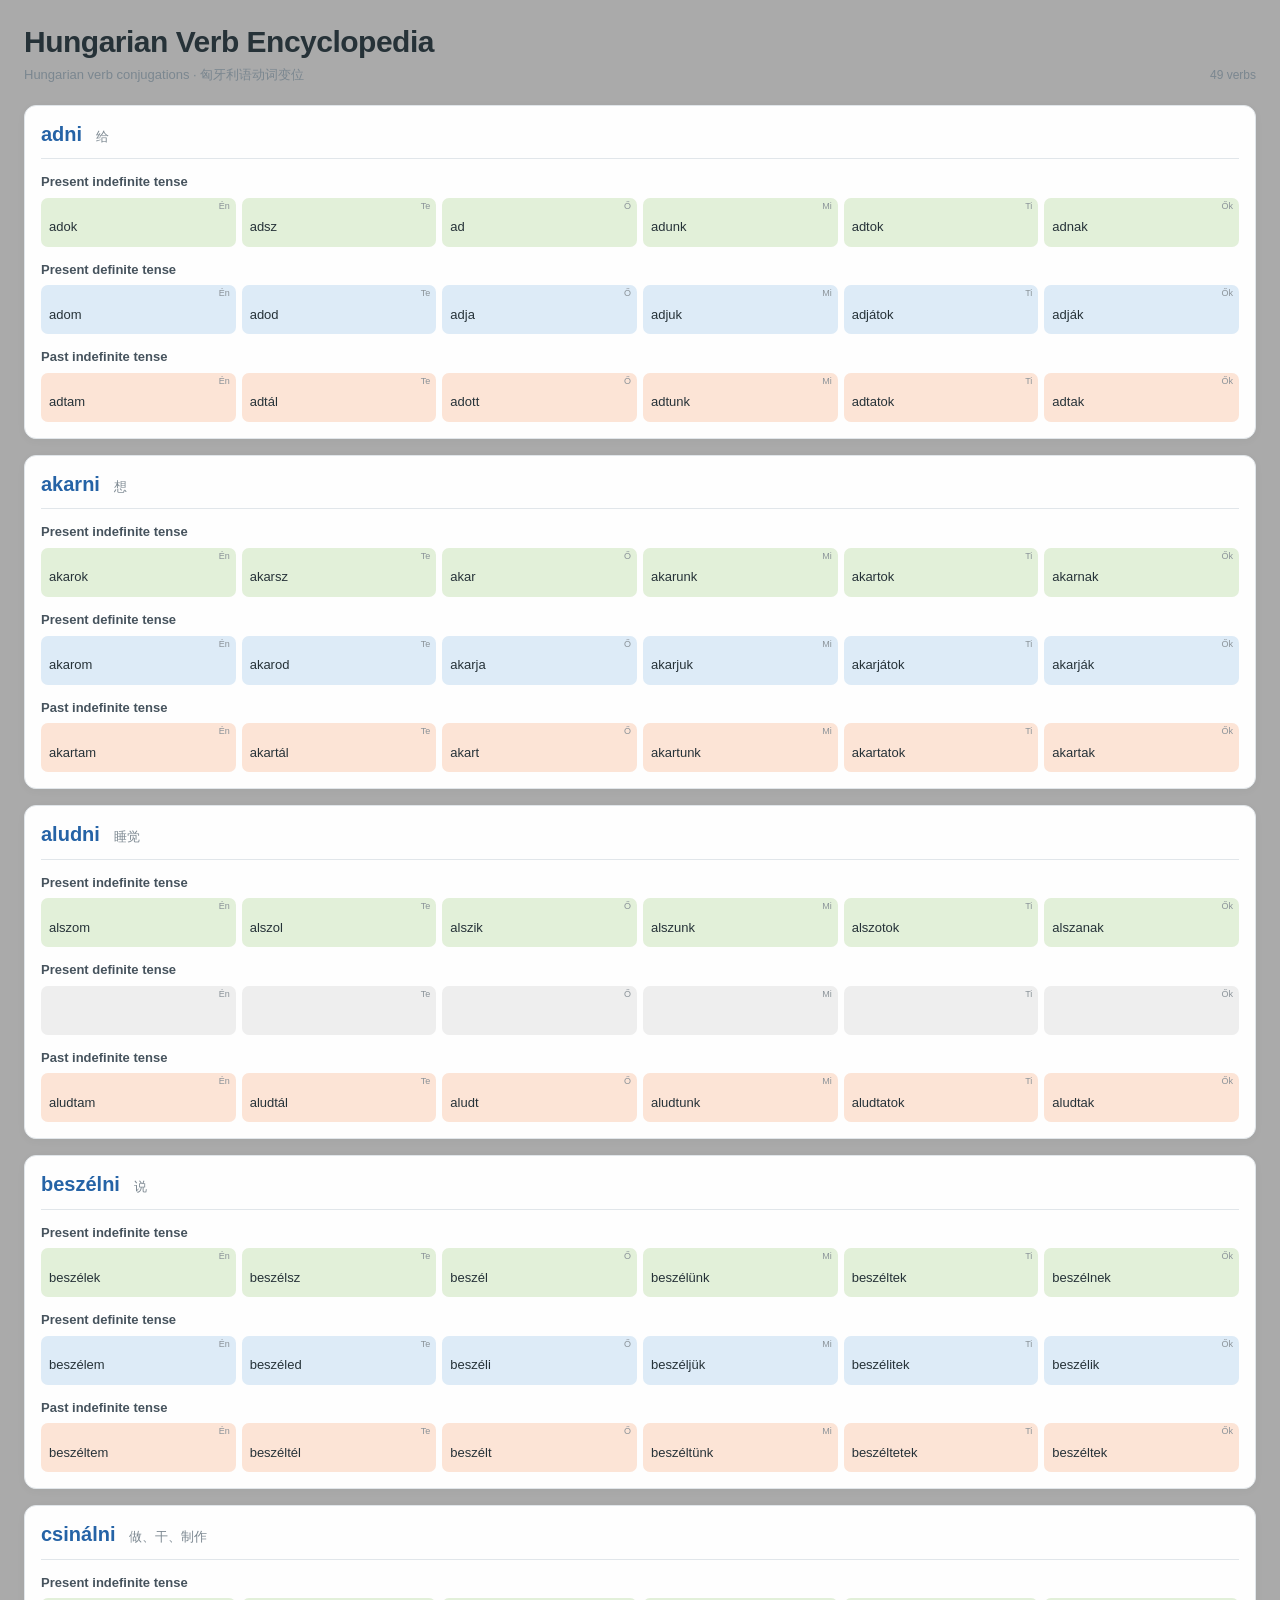
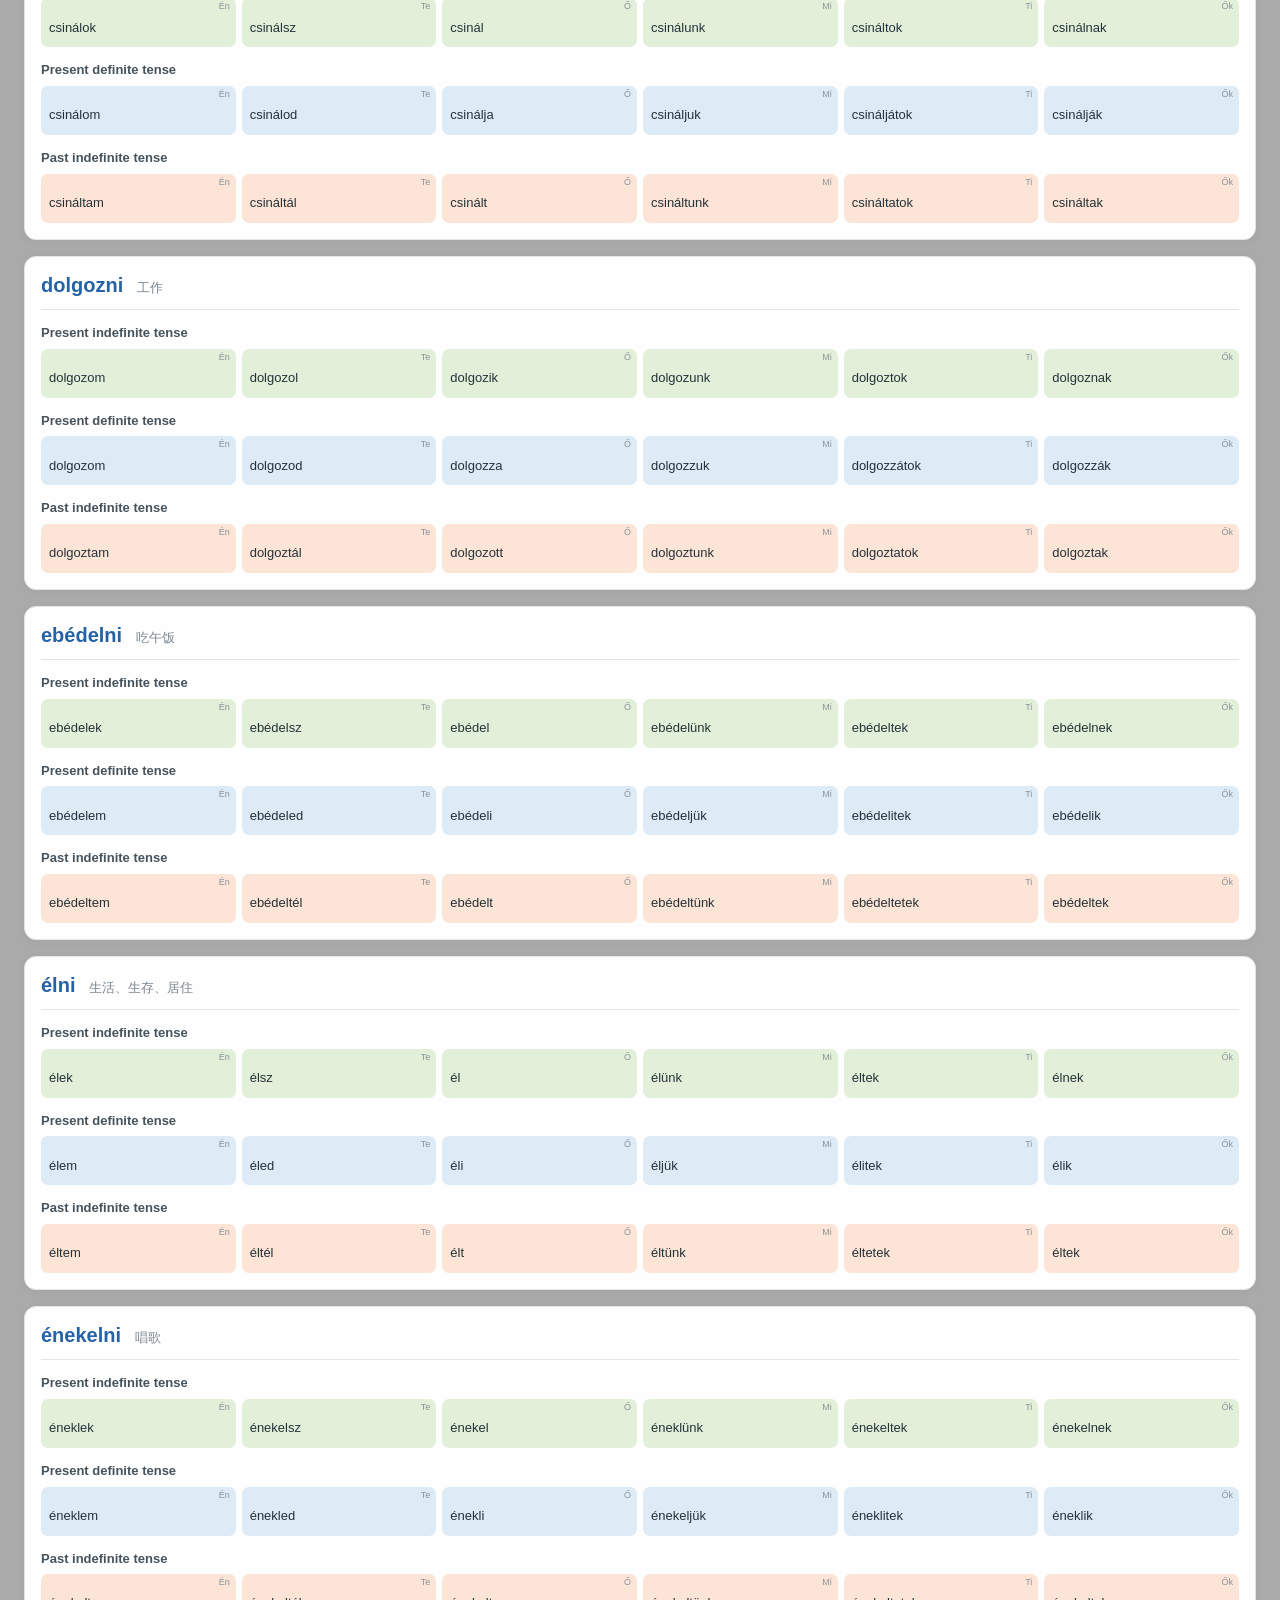
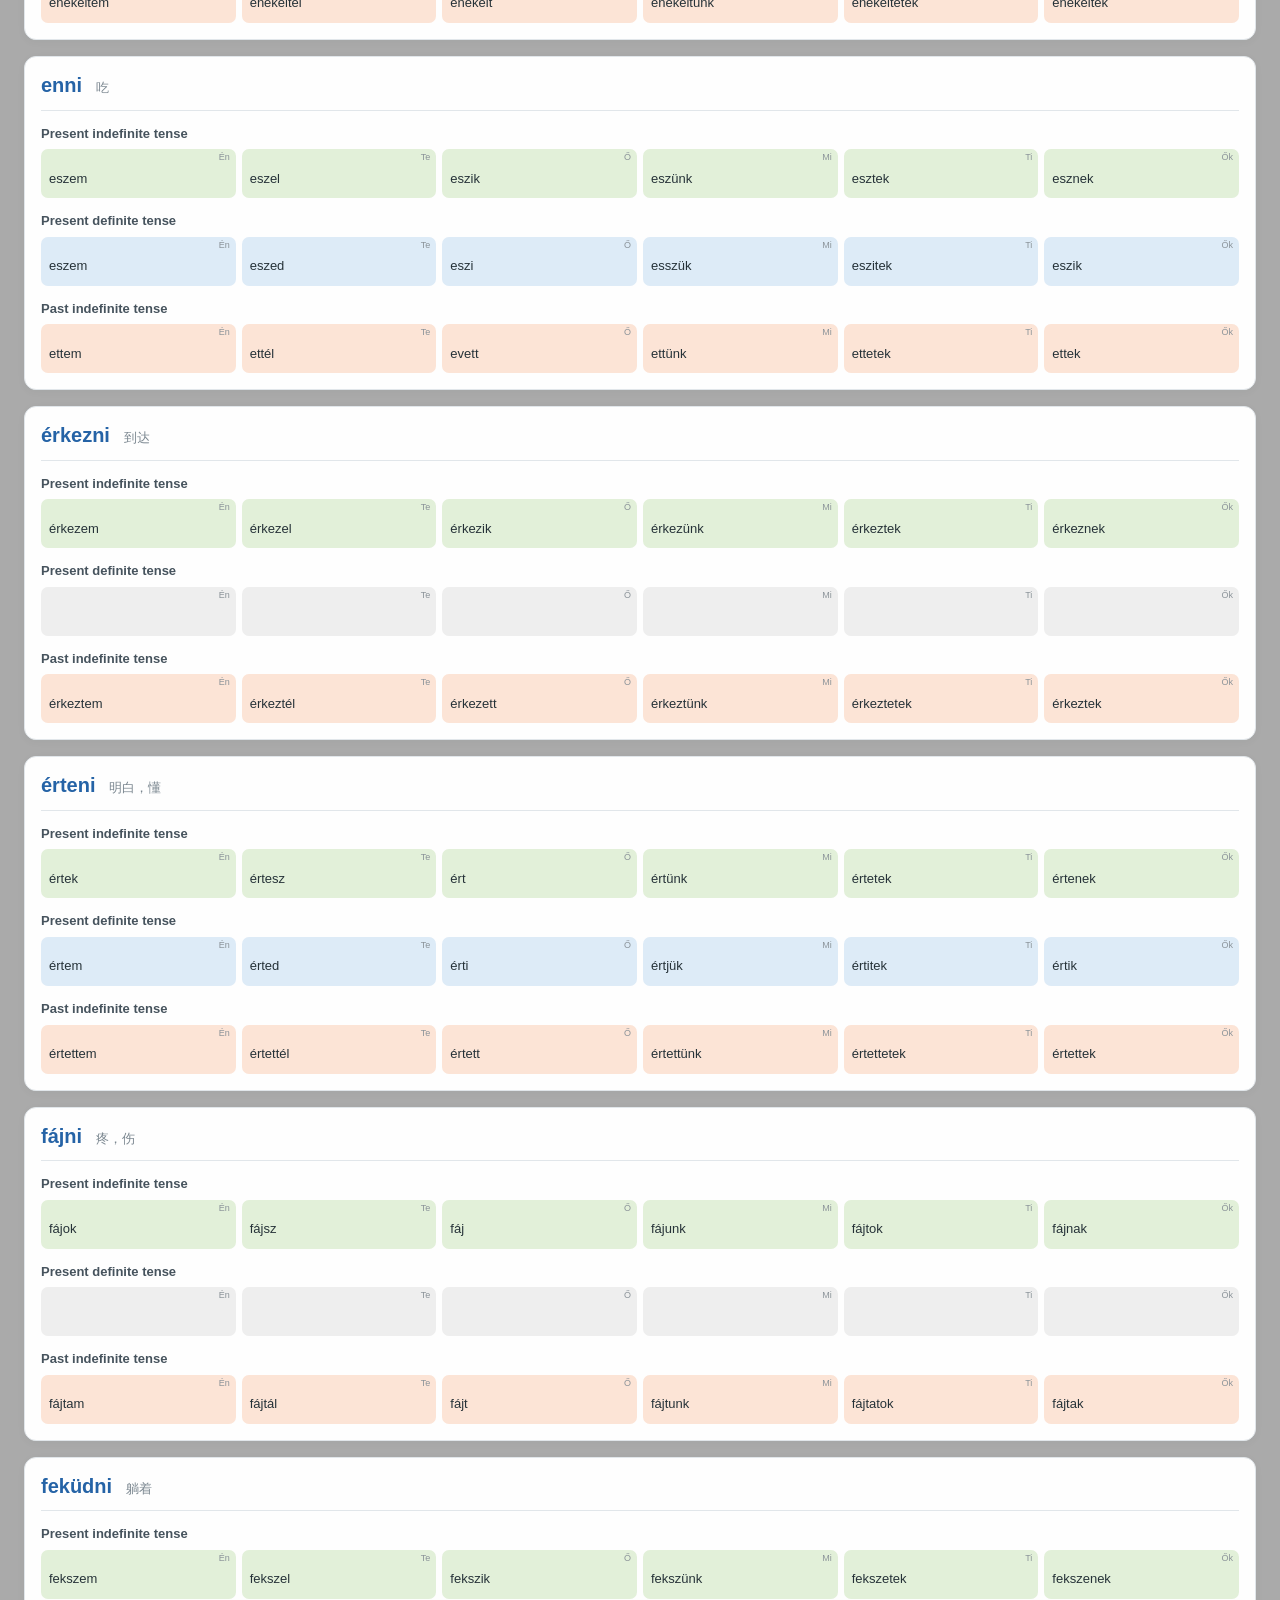
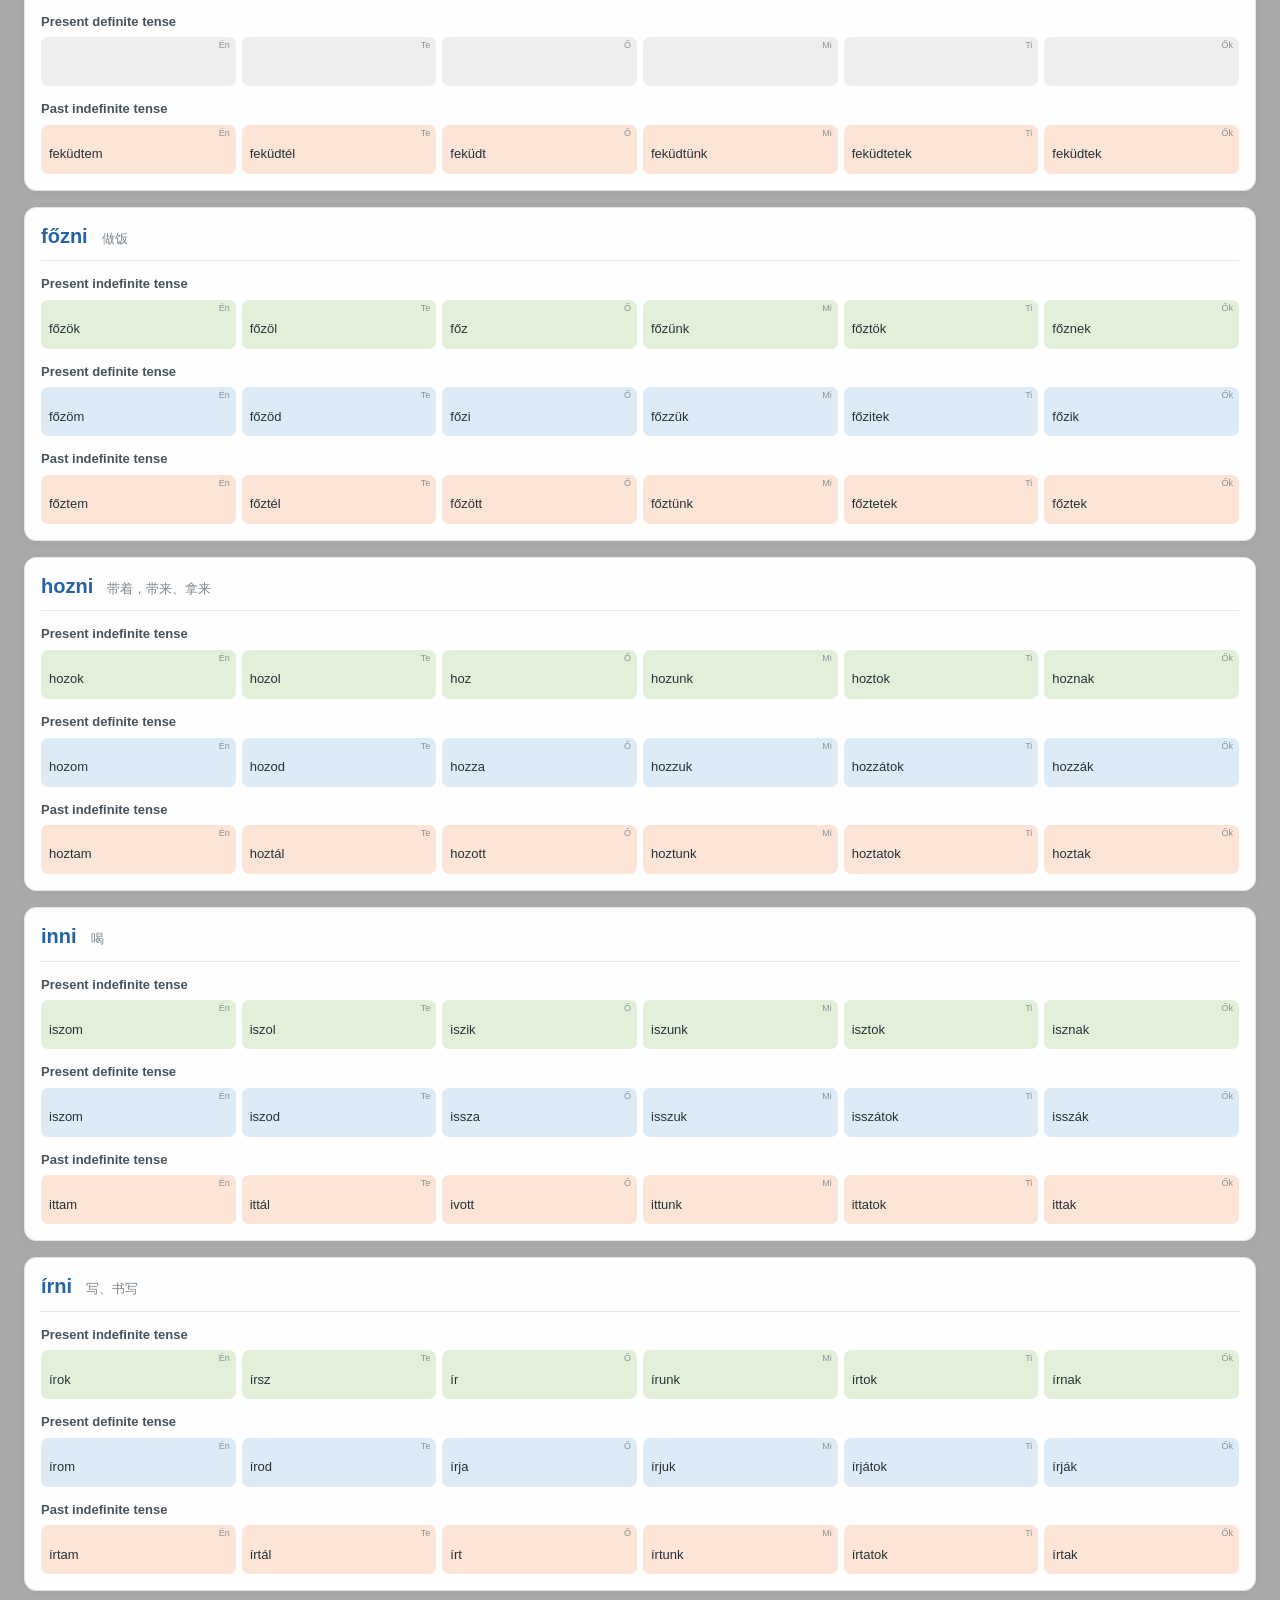
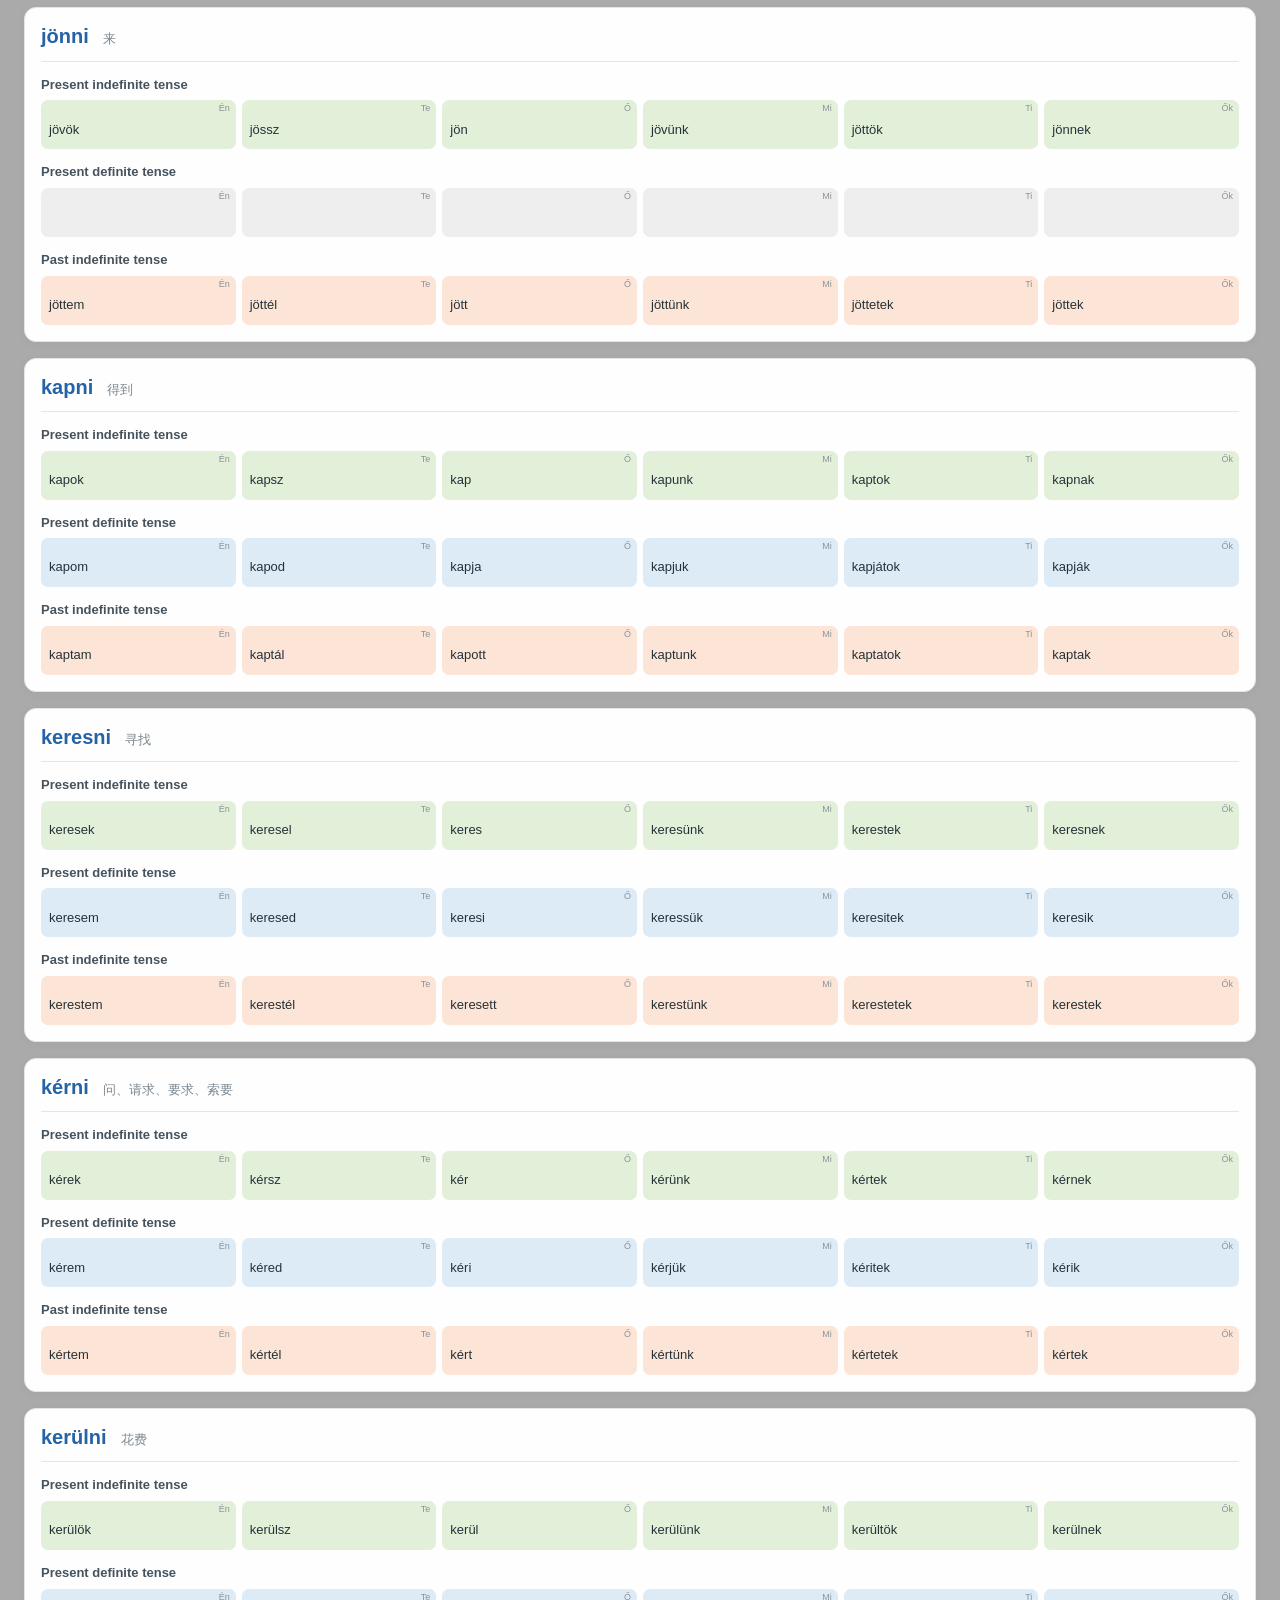
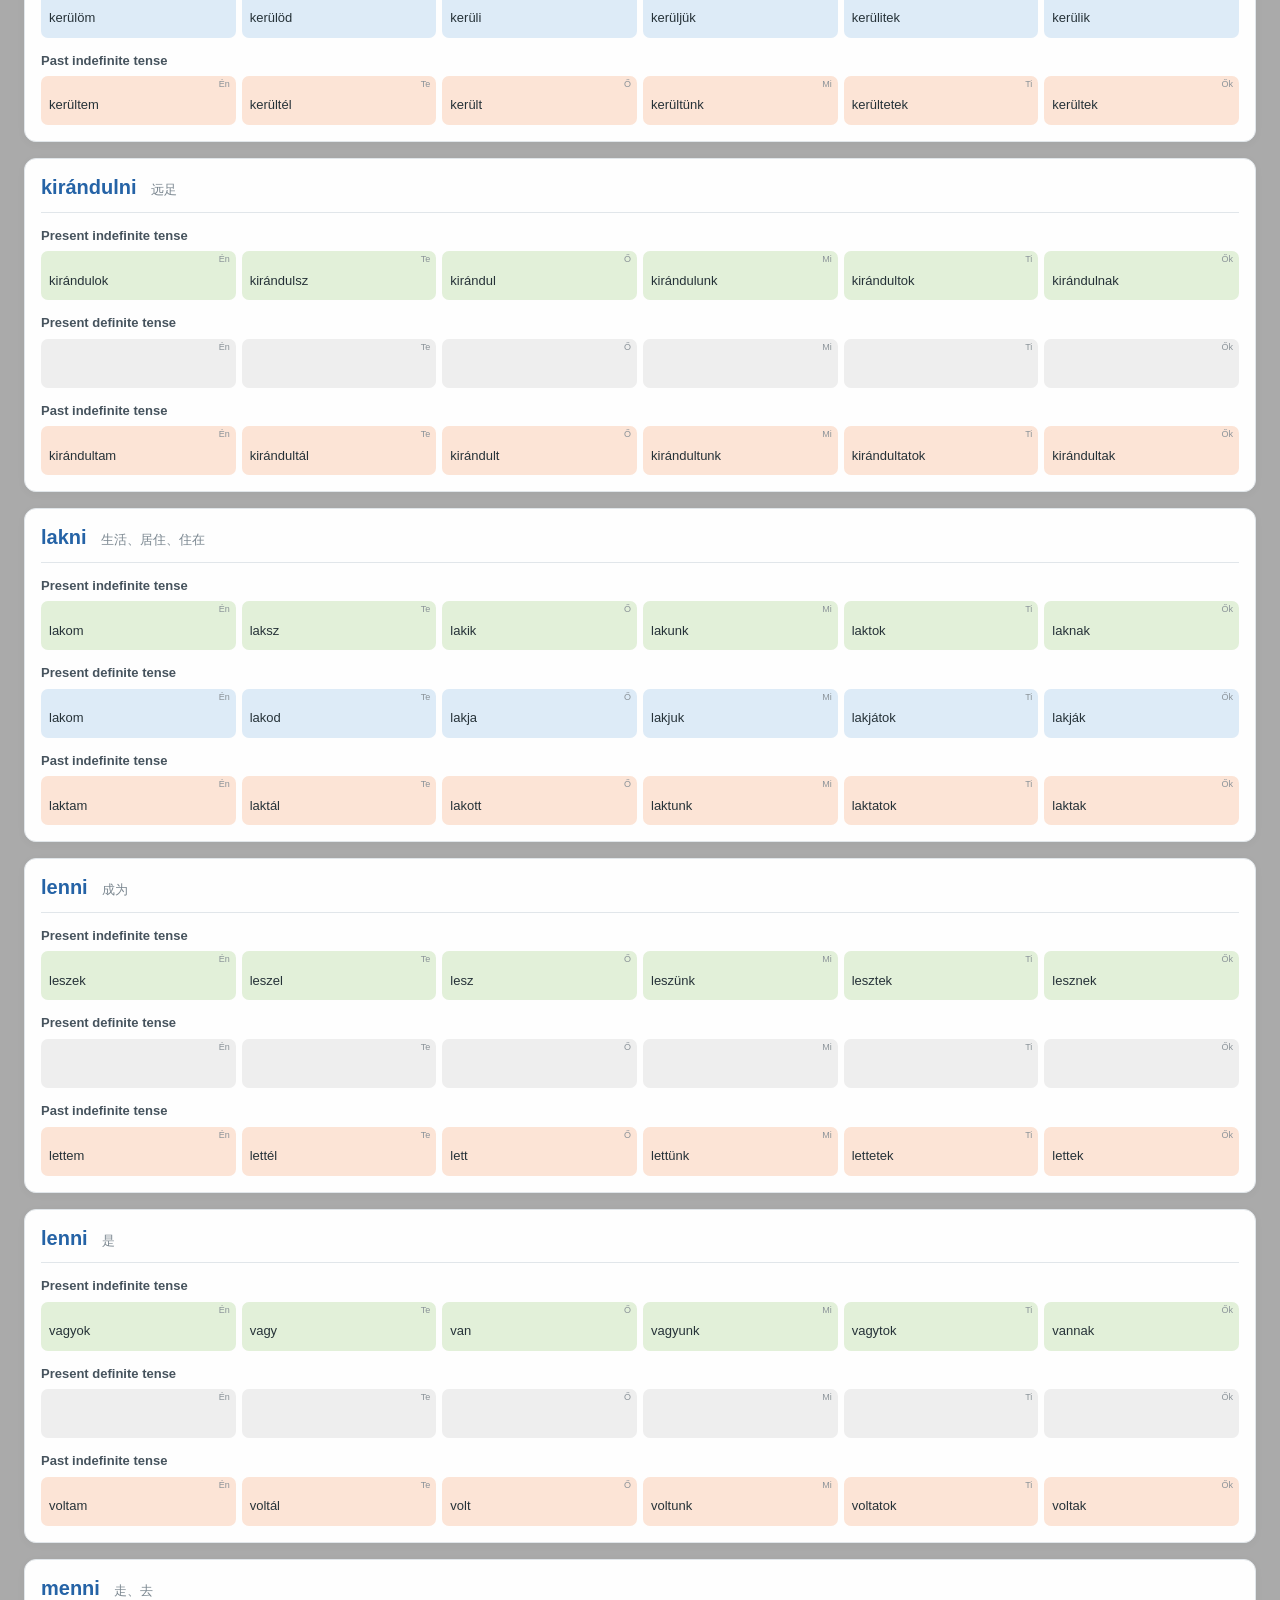
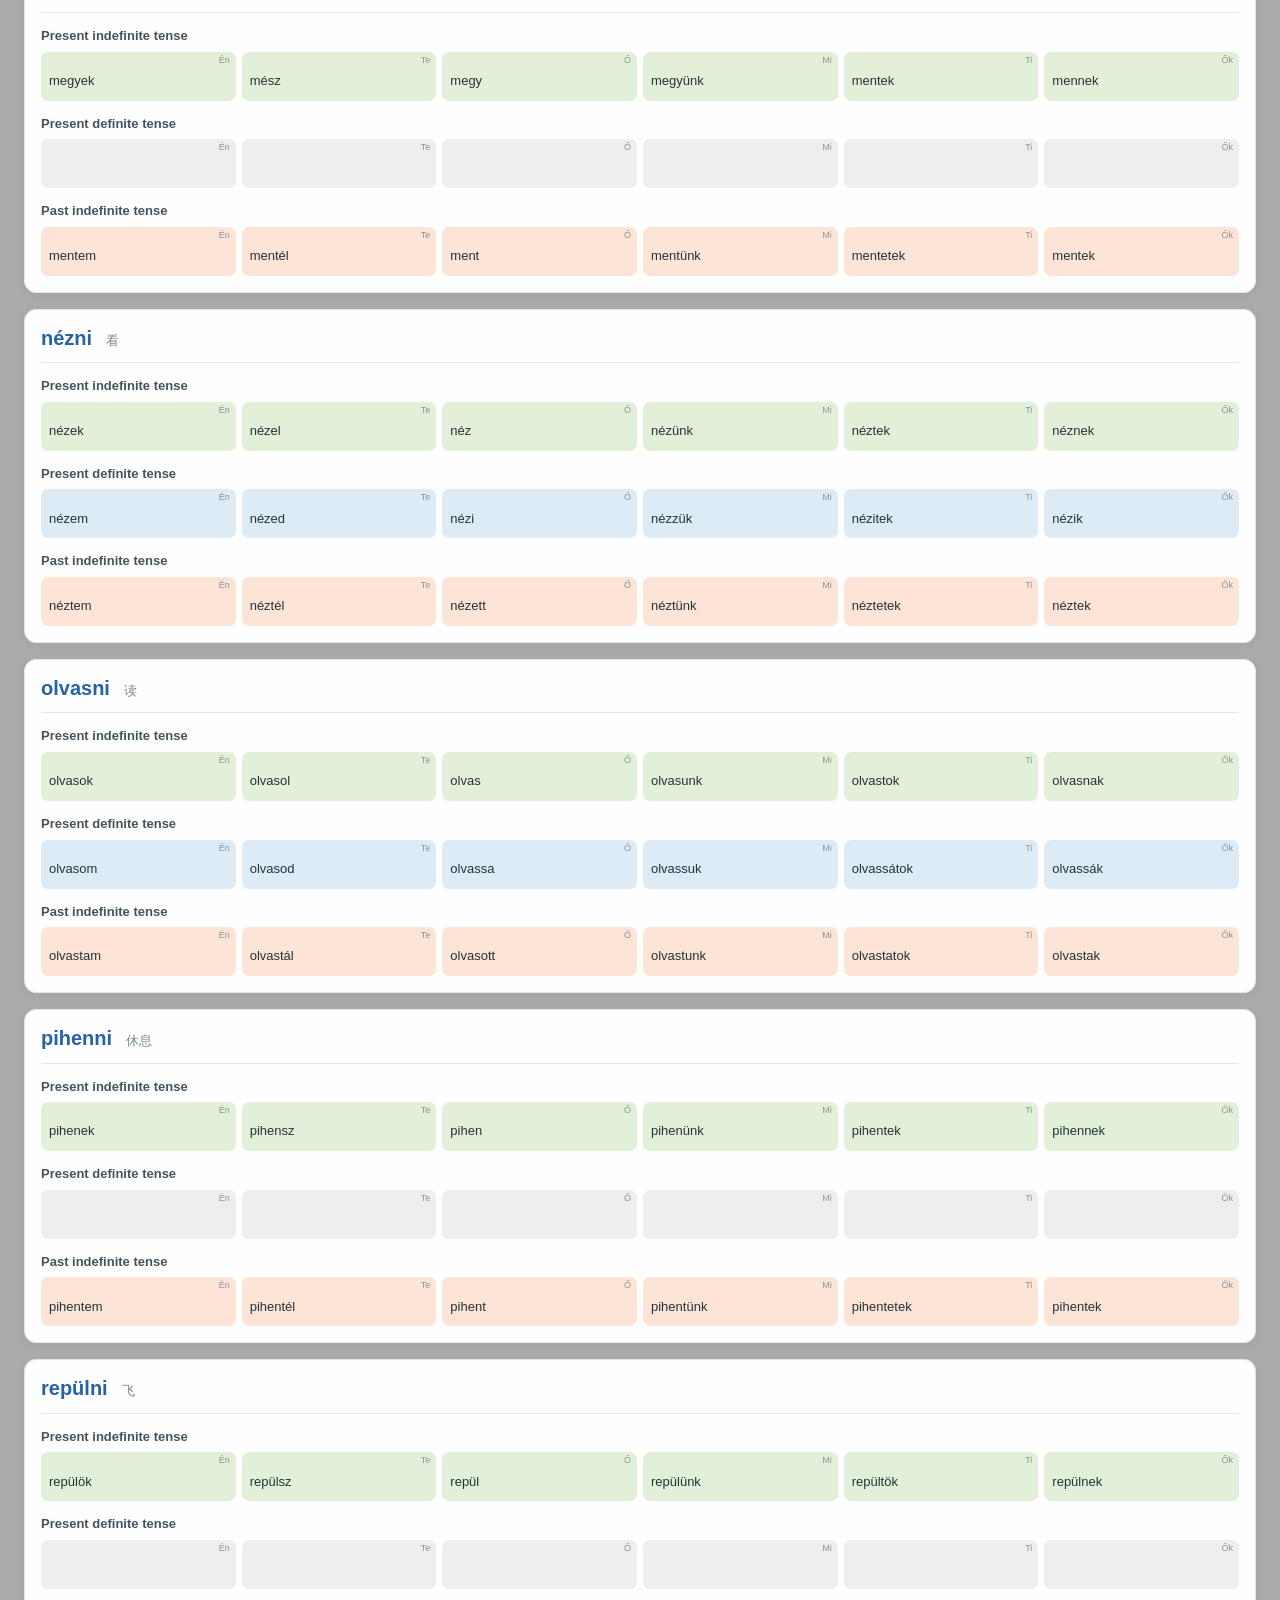
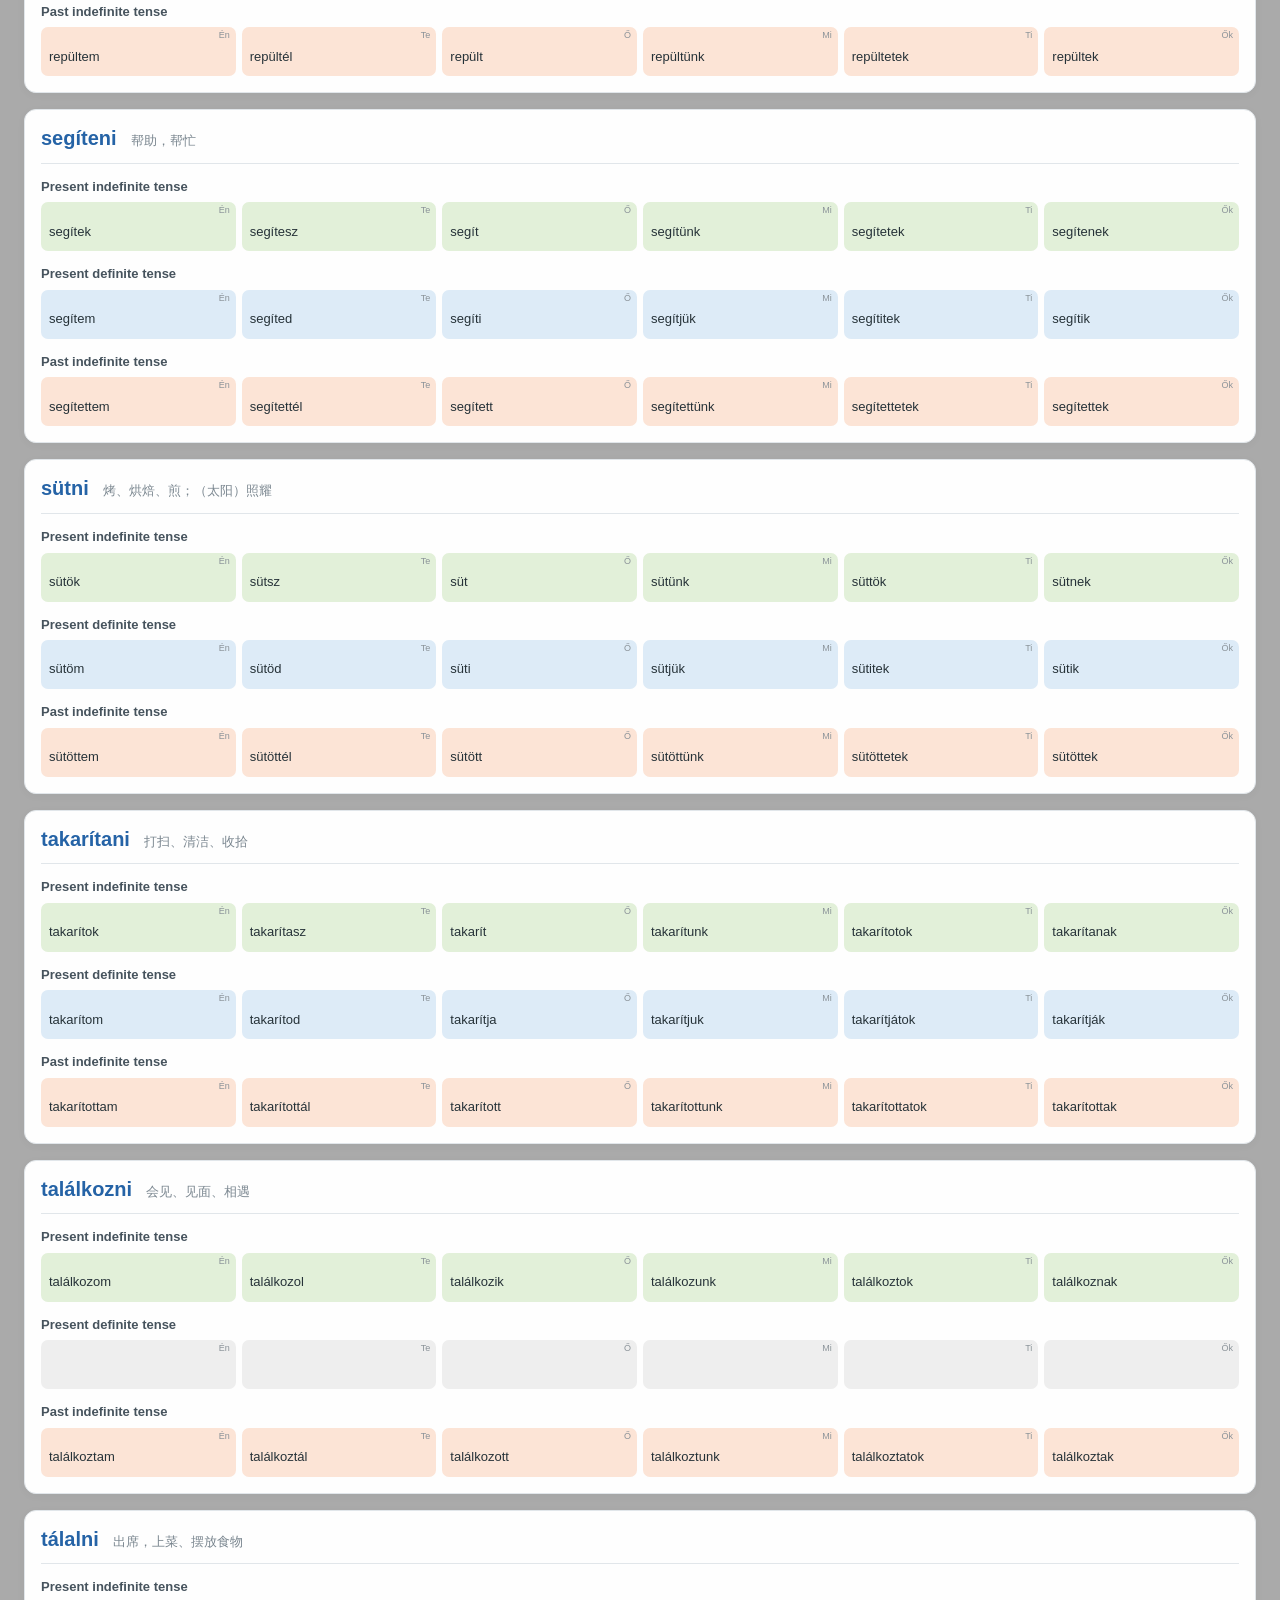
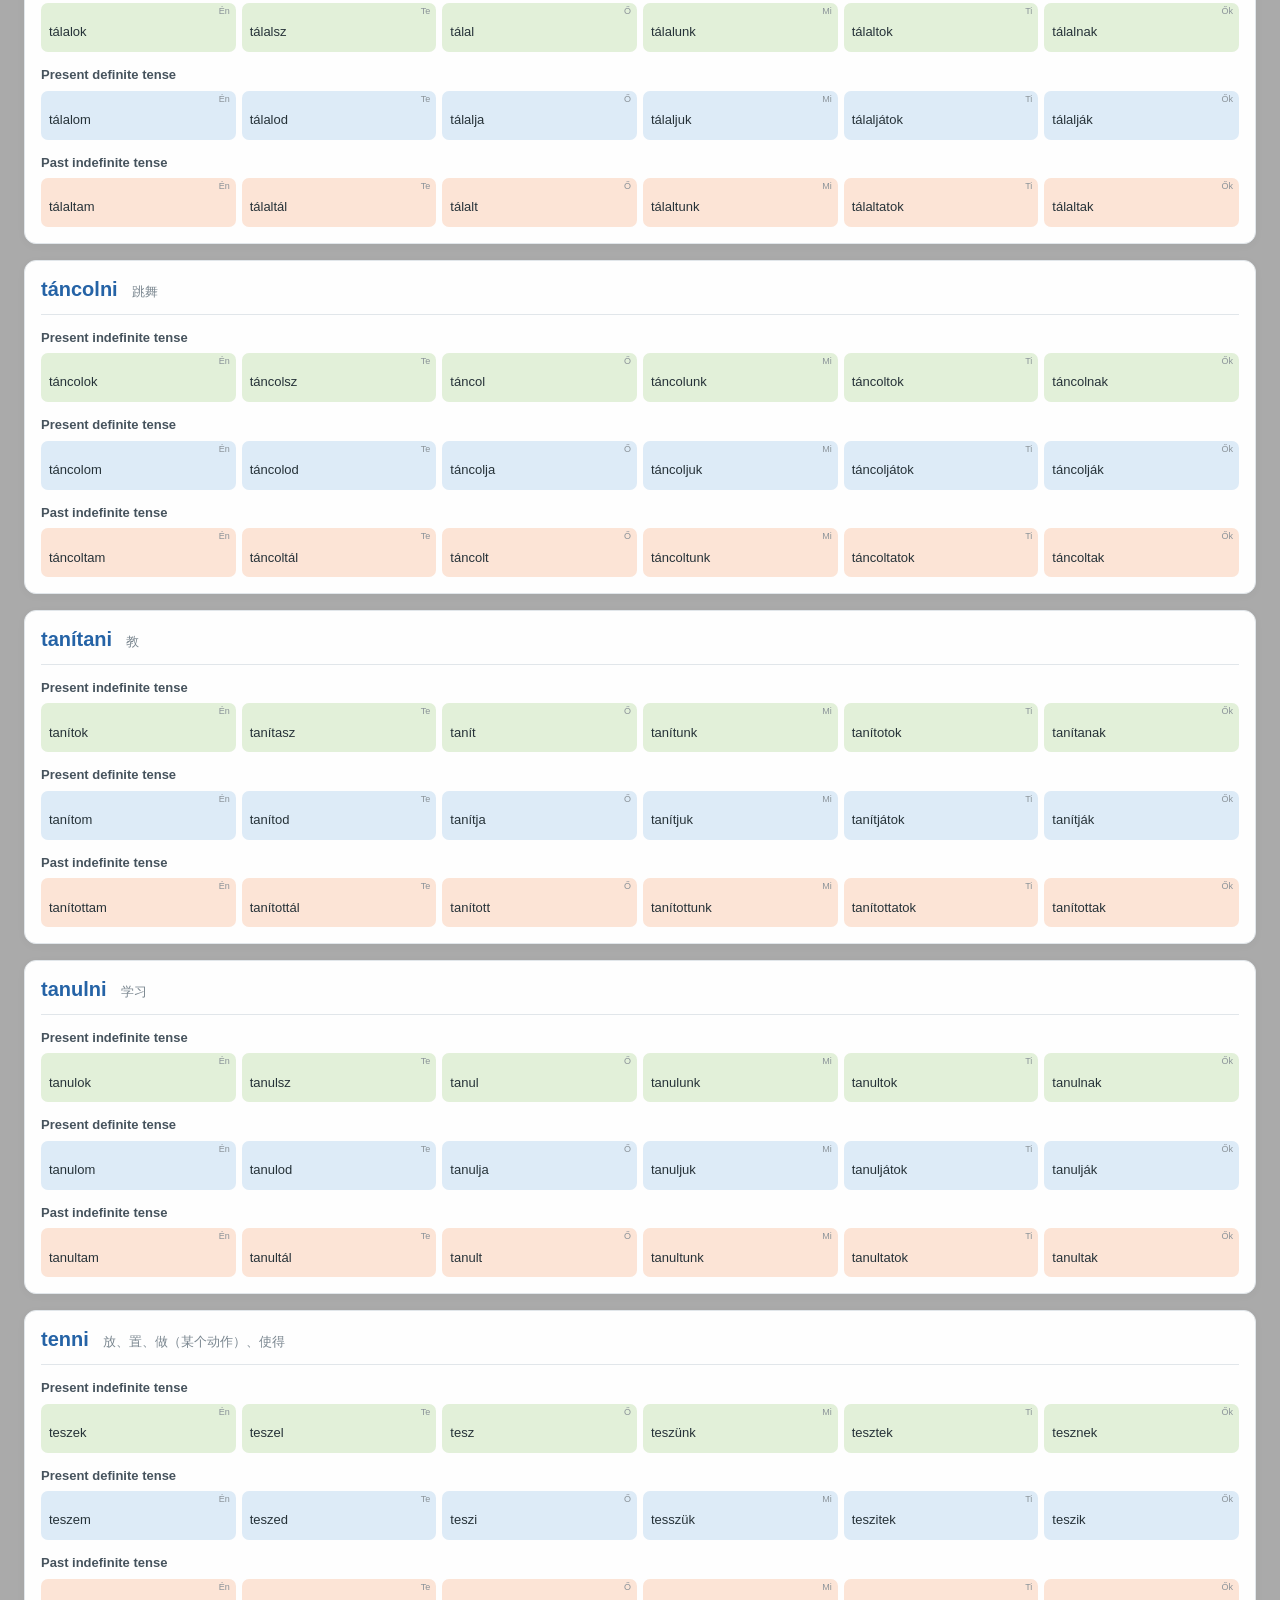
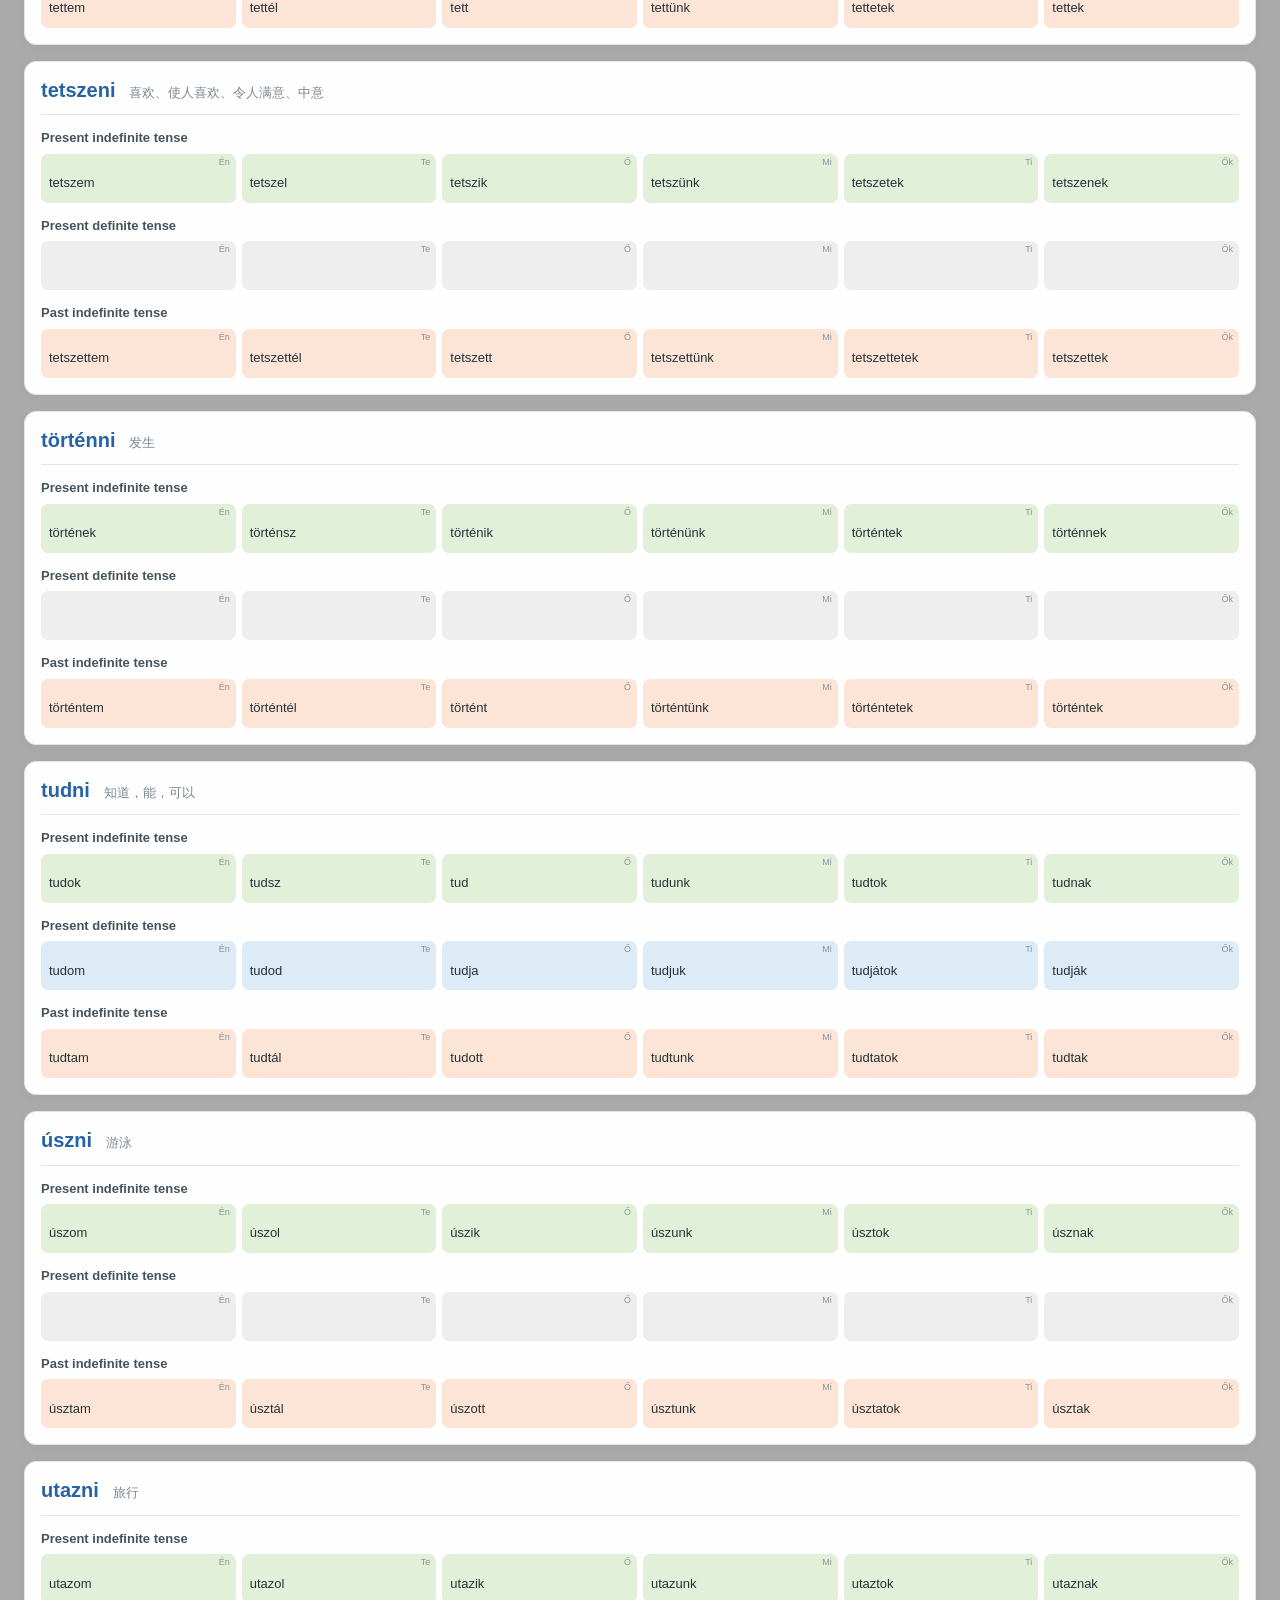
==== hungarian/verb/verb.html @ 346ed2d2 "Add files via upload" ====
<!doctype html>
<html lang="en">
<head>
  <meta charset="utf-8">
  <meta name="viewport" content="width=device-width, initial-scale=1">
  <meta name="description" content="Hungarian verb conjugation reference">
  <meta http-equiv="Cache-Control" content="no-cache, no-store, must-revalidate">
  <meta http-equiv="Pragma" content="no-cache">
  <meta http-equiv="Expires" content="0">

  <title>Verb</title>

  <link rel="stylesheet" href="verb10.css">
  <script src="verb10.js" defer></script>
</head>
<body>
  <main class="page">
    <header class="page-header">
      <div>
        <h1>Hungarian Verb Encyclopedia</h1>
        <p class="page-subtitle">Hungarian verb conjugations · 匈牙利语动词变位</p>
      </div>
      <div class="verb-count" id="verb-count" aria-live="polite"></div>
    </header>

    <section id="verb-list" class="verb-list" aria-label="Hungarian verbs">
      <noscript>This page requires JavaScript. Please enable JavaScript in your browser.</noscript>
    </section>

    <footer class="page-footer">
      <span>Data is stored locally.</span>
    </footer>
  </main>
</body>
</html>
---- hungarian/verb/verb10.css ----
/* ==========================================================
   Hungarian Verb Encyclopedia
   Eight background colors are managed here.
   ========================================================== */

:root {
    --tense-1: #E2F0D9;
    --tense-2: #DDEBF7;
    --tense-3: #FCE4D6;
    --tense-4: #FFF2CC;
    --tense-5: #E4DFEC;
    --empty-cell: #EEEEEE;
    --card-bg: #FEFEFE;
    --page-bg: #AAAAAA;

    --text-main: #263238;
    --text-muted: #7B8790;
    --border-color: #E1E6EA;

    --identity-width: 118px;
    --card-radius: 12px;
    --cell-radius: 7px;
    --page-width: 1500px;
}

* {
    box-sizing: border-box;
}

html {
    min-width: 320px;
    background: var(--page-bg);
}

body {
    margin: 0;
    padding: 24px;
    background: var(--page-bg);
    color: var(--text-main);
    font-family:
        Inter, "Segoe UI", "Noto Sans", Arial, sans-serif;
    line-height: 1.45;
}

.page {
    width: min(100%, var(--page-width));
    margin: 0 auto;
}

.page-header {
    display: flex;
    align-items: flex-end;
    justify-content: space-between;
    gap: 16px;
    margin: 0 0 20px;
}

.page-header h1 {
    margin: 0;
    font-size: clamp(22px, 3vw, 30px);
    line-height: 1.2;
    font-weight: 700;
    letter-spacing: -0.5px;
}

.page-subtitle {
    margin: 6px 0 0;
    color: var(--text-muted);
    font-size: 13px;
}

.verb-count {
    flex: 0 0 auto;
    color: var(--text-muted);
    font-size: 12px;
    white-space: nowrap;
}

.verb-list {
    display: flex;
    flex-direction: column;
    gap: 16px;
}

/* Each card now has a horizontal heading row above the tenses. */
.verb-card {
    display: flex;
    flex-direction: column;
    gap: 14px;
    padding: 16px;
    background: var(--card-bg);
    border: 1px solid var(--border-color);
    border-radius: var(--card-radius);
    box-shadow: 0 2px 8px rgb(30 45 55 / 4%);
}

/* Infinitive and translation sit side by side; divider is below. */
.verb-identity {
    display: flex;
    flex-direction: row;
    align-items: baseline;
    justify-content: flex-start;
    gap: 14px;
    min-width: 0;
    padding: 0 0 12px;
    border-right: none;
    border-bottom: 1px solid var(--border-color);
}

.verb-infinitive {
    flex: 0 0 auto;
    margin: 0;
    color: #2563A6;
    font-size: clamp(15px, 2vw, 20px);
    line-height: 1.2;
    white-space: nowrap;
    overflow-wrap: normal;
}

.verb-meaning {
    margin: 0;
    color: var(--text-muted);
    font-size: 13px;
    line-height: 1.5;
    overflow-wrap: anywhere;
}

.verb-tenses {
    display: flex;
    flex-direction: column;
    gap: 14px;
    min-width: 0;
}

.tense-block {
    min-width: 0;
}

.tense-title {
    margin: 0 0 7px;
    color: #46535D;
    font-size: 13px;
    line-height: 1.35;
    font-weight: 650;
}

.conjugation-grid {
    display: grid;
    grid-template-columns: repeat(6, minmax(0, 1fr));
    gap: 6px;
}

.conjugation-cell {
    position: relative;
    display: flex;
    align-items: center;
    justify-content: flex-start;
    min-width: 0;
    min-height: 49px;
    padding: 17px 8px 7px;
    border-radius: var(--cell-radius);
    overflow: hidden;
}

.tense-color-1 { background: var(--tense-1); }
.tense-color-2 { background: var(--tense-2); }
.tense-color-3 { background: var(--tense-3); }
.tense-color-4 { background: var(--tense-4); }
.tense-color-5 { background: var(--tense-5); }
.empty-cell { background: var(--empty-cell); }

.person-label {
    position: absolute;
    top: 3px;
    right: 6px;
    color: #8A9298;
    font-size: 9px;
    line-height: 1.2;
    font-weight: 500;
}

.form-value {
    display: block;
    width: 100%;
    color: #263238;
    font-size: 13px;
    line-height: 1.25;
    text-align: left;
    overflow-wrap: anywhere;
    word-break: normal;
}

.empty-cell .form-value {
    color: transparent;
}

.page-footer {
    padding: 18px 2px 4px;
    color: #929BA2;
    font-size: 11px;
    text-align: center;
}

/* Tablet and mobile: six persons become three columns x two rows. */
@media (max-width: 1099px) {
    body {
        padding: 18px;
    }

    .conjugation-grid {
        grid-template-columns: repeat(3, minmax(0, 1fr));
    }
}

/* Phones */
@media (max-width: 600px) {
    :root {
        --card-radius: 10px;
    }

    body {
        padding: 10px;
    }

    .page-header {
        align-items: flex-start;
        margin-bottom: 14px;
    }

    .page-header h1 {
        font-size: 21px;
    }

    .page-subtitle {
        font-size: 11px;
    }

    .verb-list {
        gap: 11px;
    }

    .verb-card {
        gap: 12px;
        padding: 10px;
    }

    .verb-identity {
        gap: 10px;
        padding-bottom: 9px;
    }

    .verb-infinitive {
        font-size: 18px;
    }

    .verb-meaning {
        font-size: 11px;
    }

    .verb-tenses {
        gap: 12px;
    }

    .tense-title {
        font-size: 11px;
        margin-bottom: 6px;
    }

    .conjugation-grid {
        gap: 4px;
    }

    .conjugation-cell {
        min-height: 45px;
        padding: 16px 5px 6px;
        border-radius: 6px;
    }

    .person-label {
        top: 3px;
        right: 4px;
        font-size: 8px;
    }

    .form-value {
        font-size: 11px;
    }
}

/* Very narrow phones */
@media (max-width: 360px) {
    body {
        padding: 7px;
    }

    .verb-card {
        gap: 10px;
        padding: 8px;
    }

    .verb-identity {
        gap: 8px;
    }

    .conjugation-cell {
        padding-left: 4px;
        padding-right: 4px;
    }

    .form-value {
        font-size: 10px;
    }
}
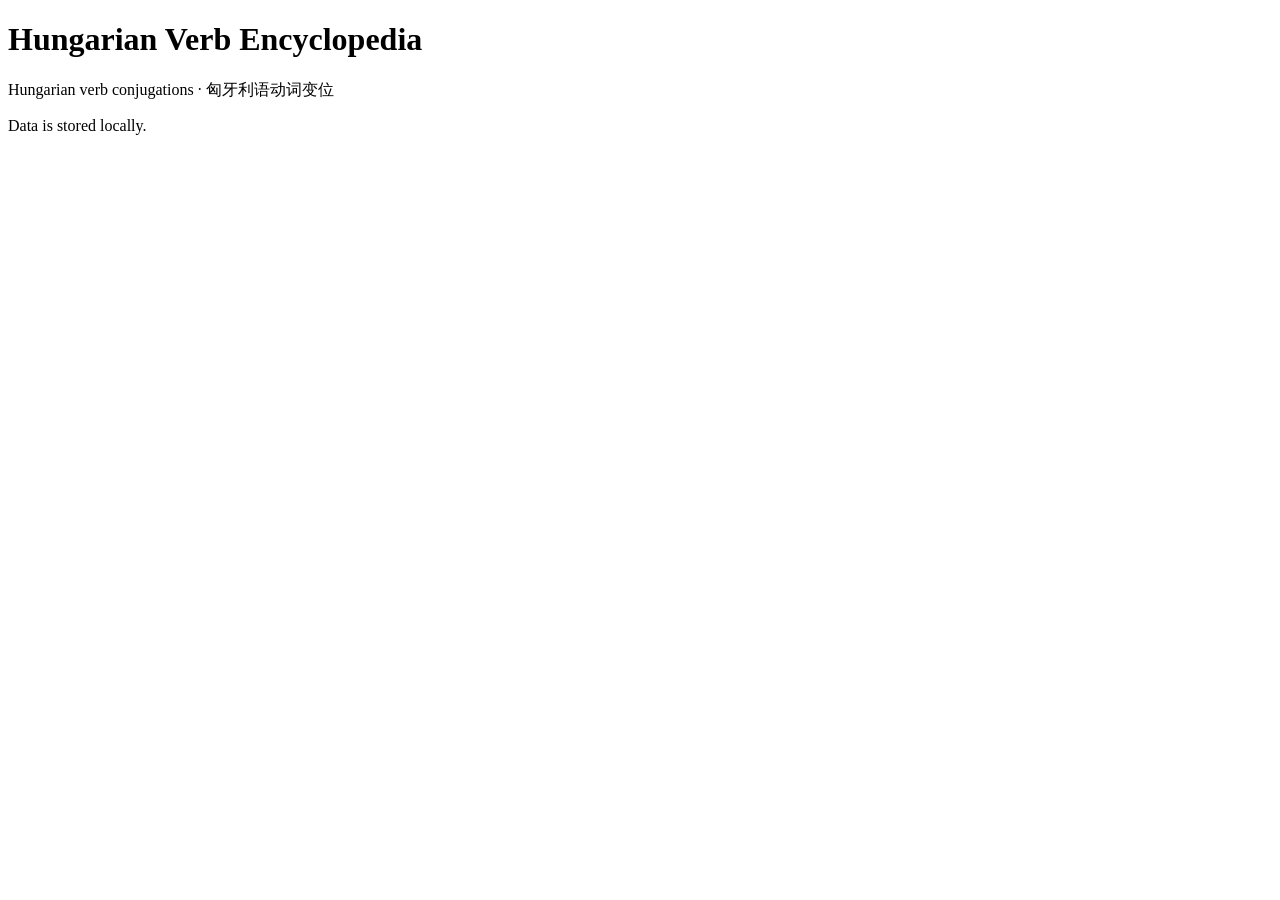
==== commit 09d9e819: "Update verb.html" ====
--- a/hungarian/verb/verb.html
+++ b/hungarian/verb/verb.html
@@ -11,8 +11,8 @@
 
   <title>Verb</title>
 
-  <link rel="stylesheet" href="verb10.css">
-  <script src="verb10.js" defer></script>
+  <link rel="stylesheet" href="verb11.css">
+  <script src="verb11.js" defer></script>
 </head>
 <body>
   <main class="page">
